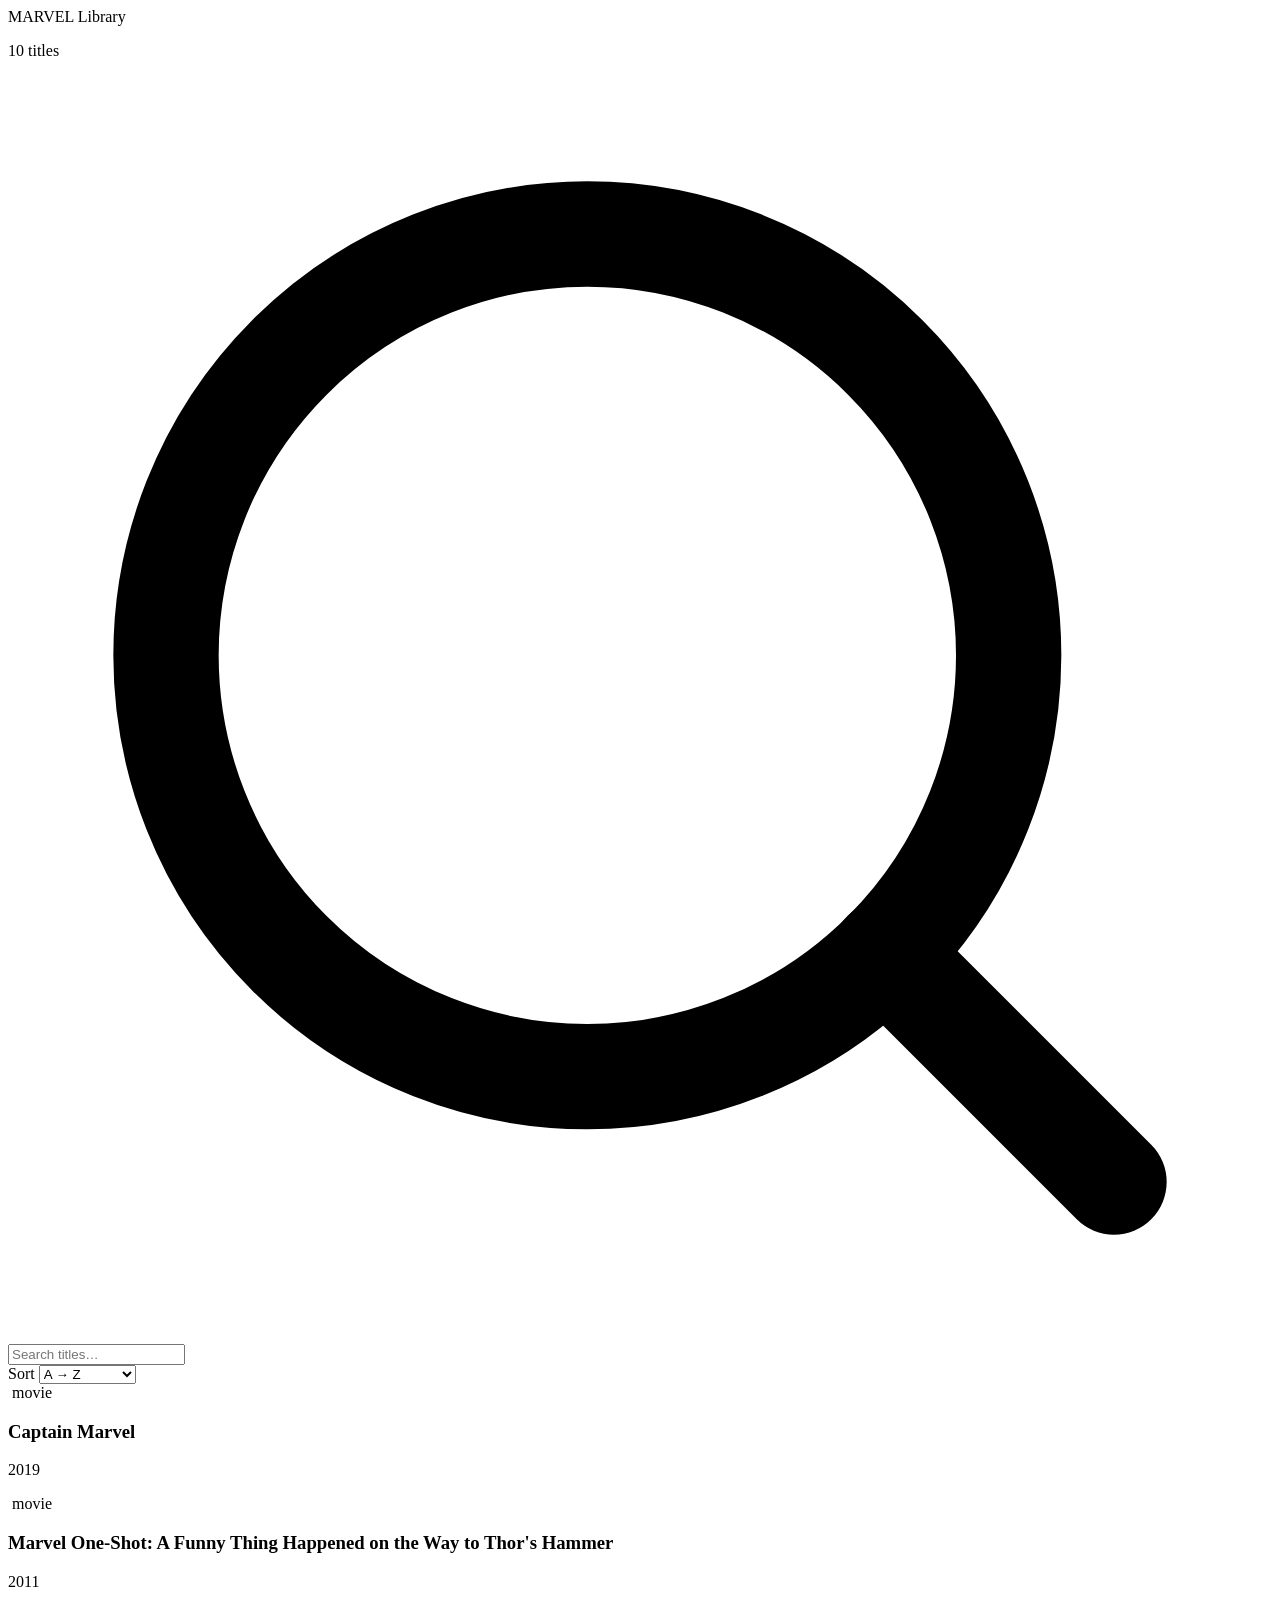
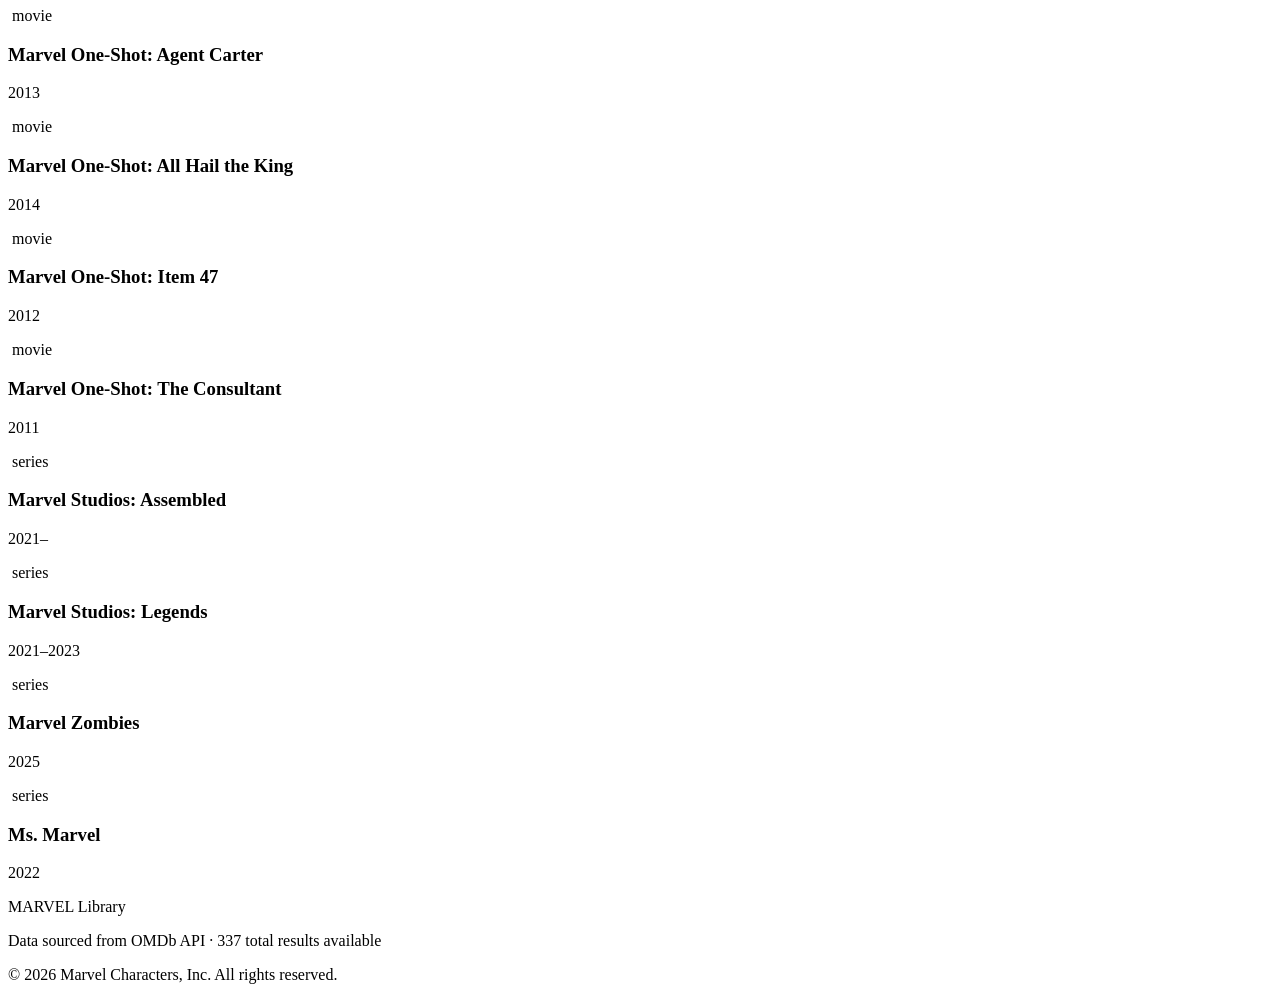
==== index.html @ 27e0c537 "Final Project" ====
<!DOCTYPE html>
<html lang="en">
<head>
    <meta charset="UTF-8">
    <meta name="viewport" content="width=device-width, initial-scale=1.0">
    <title>Marvel Library</title>
    <link rel="preconnect" href="https://fonts.googleapis.com">
    <link rel="preconnect" href="https://fonts.gstatic.com" crossorigin>
    <link href="https://fonts.googleapis.com/css2?family=Inter:wght@400;500;600;700;800;900&display=swap" rel="stylesheet">
    <link rel="stylesheet" href="marvel.css">
</head>
<body>

    <!-- HEADER -->
    <header class="header">
        <div class="header-inner">
            <div class="brand">
                <span class="brand-marvel">MARVEL</span>
                <span class="brand-library">Library</span>
            </div>
            <p class="result-count"><span id="count">10</span> titles</p>
        </div>
    </header>

    <!-- CONTROLS -->
    <div class="controls-bar">
        <div class="controls-inner">
            <div class="search-wrap">
                <svg class="search-icon" xmlns="http://www.w3.org/2000/svg" viewBox="0 0 24 24" fill="none" stroke="currentColor" stroke-width="2" stroke-linecap="round" stroke-linejoin="round">
                    <circle cx="11" cy="11" r="8"/><line x1="21" y1="21" x2="16.65" y2="16.65"/>
                </svg>
                <input type="text" id="search" class="search-input" placeholder="Search titles…" autocomplete="off" />
                <button class="search-clear" id="clearBtn" aria-label="Clear search">&#x2715;</button>
            </div>
            <div class="sort-wrap">
                <label class="sort-label" for="sortSelect">Sort</label>
                <select id="sortSelect" class="sort-select">
                    <option value="az">A → Z</option>
                    <option value="za">Z → A</option>
                    <option value="newest">Newest First</option>
                    <option value="oldest">Oldest First</option>
                </select>
            </div>
        </div>
    </div>

    <!-- GRID -->
    <main class="main">
        <div class="grid" id="grid"></div>
    </main>

    <!-- FOOTER -->
    <footer class="footer">
        <div class="footer-inner">
            <p class="footer-brand"><span class="brand-marvel">MARVEL</span> Library</p>
            <p class="footer-note">Data sourced from OMDb API &middot; <span id="total">337</span> total results available</p>
            <p class="footer-copy">&copy; 2026 Marvel Characters, Inc. All rights reserved.</p>
        </div>
    </footer>

    <script>
        const RAW_DATA = {
            "Search": [
                { "Title": "Captain Marvel", "Year": "2019", "imdbID": "tt4154664", "Type": "movie", "Poster": "https://m.media-amazon.com/images/M/MV5BZDI1NGU2ODAtNzBiNy00MWY5LWIyMGEtZjUxZjUwZmZiNjBlXkEyXkFqcGc@._V1_SX300.jpg" },
                { "Title": "Ms. Marvel", "Year": "2022", "imdbID": "tt10857164", "Type": "series", "Poster": "https://m.media-amazon.com/images/M/MV5BNzlkNjBmOWUtOTgzZS00OWIzLThkNWEtZTg5MGY2ODAyYzZjXkEyXkFqcGc@._V1_SX300.jpg" },
                { "Title": "Marvel Zombies", "Year": "2025", "imdbID": "tt16027014", "Type": "series", "Poster": "https://m.media-amazon.com/images/M/MV5BNGNkYjI3ZWUtN2MzMS00NDg5LWE5MmYtZGE4Zjc0OGVhODM4XkEyXkFqcGc@._V1_SX300.jpg" },
                { "Title": "Marvel One-Shot: Agent Carter", "Year": "2013", "imdbID": "tt3067038", "Type": "movie", "Poster": "https://m.media-amazon.com/images/M/MV5BZDIwZTM4M2QtMWFhYy00N2VmLWFlMjItMzI3NjBjYTc0OTMxXkEyXkFqcGdeQXVyNTE1NjY5Mg@@._V1_SX300.jpg" },
                { "Title": "Marvel One-Shot: All Hail the King", "Year": "2014", "imdbID": "tt3438640", "Type": "movie", "Poster": "https://m.media-amazon.com/images/M/MV5BZGFkMTZkMDQtNzM4Yy00YWEwLTkzOWEtZTMyNDRlNmJhYWJhXkEyXkFqcGdeQXVyNTE1NjY5Mg@@._V1_SX300.jpg" },
                { "Title": "Marvel One-Shot: Item 47", "Year": "2012", "imdbID": "tt2247732", "Type": "movie", "Poster": "https://m.media-amazon.com/images/M/MV5BMjNlMzAxNmQtOGEwZi00NTEyLWI0NWYtMTlhNmE2YTA3ZDVhXkEyXkFqcGdeQXVyNTE1NjY5Mg@@._V1_SX300.jpg" },
                { "Title": "Marvel One-Shot: A Funny Thing Happened on the Way to Thor's Hammer", "Year": "2011", "imdbID": "tt2011109", "Type": "movie", "Poster": "https://m.media-amazon.com/images/M/MV5BYmVlYTg3N2QtMWM2OS00YWQyLWI2M2MtMDc0ZjBkZjk1MTY3XkEyXkFqcGdeQXVyNTE1NjY5Mg@@._V1_SX300.jpg" },
                { "Title": "Marvel One-Shot: The Consultant", "Year": "2011", "imdbID": "tt2011118", "Type": "movie", "Poster": "https://m.media-amazon.com/images/M/MV5BNGE4YjU5MDAtYzYzMC00M2RlLTk0NDgtNDU1MjgyMGI0MjI3XkEyXkFqcGdeQXVyNTE1NjY5Mg@@._V1_SX300.jpg" },
                { "Title": "Marvel Studios: Legends", "Year": "2021–2023", "imdbID": "tt13650480", "Type": "series", "Poster": "https://m.media-amazon.com/images/M/MV5BMzgzYjM4NTUtOTlhMS00MTJmLTkxZjgtYWY4NjI1ZWRiNGU4XkEyXkFqcGc@._V1_SX300.jpg" },
                { "Title": "Marvel Studios: Assembled", "Year": "2021–", "imdbID": "tt14094206", "Type": "series", "Poster": "https://m.media-amazon.com/images/M/MV5BNzU0ODgxNDUtMjhlYy00M2E3LTk3OGQtNjRhMzU5MTY4NWE2XkEyXkFqcGc@._V1_SX300.jpg" }
            ],
            "totalResults": "337",
            "Response": "True"
        };

        // Parse the first year from strings like "2021–2023" or "2021–"
        function parseYear(yearStr) {
            return parseInt(yearStr.split(/[–\-]/)[0].trim(), 10);
        }

        let currentSort = 'az';
        let items = [...RAW_DATA.Search];

        const sortFns = {
            az:     (a, b) => a.Title.localeCompare(b.Title),
            za:     (a, b) => b.Title.localeCompare(a.Title),
            newest: (a, b) => parseYear(b.Year) - parseYear(a.Year),
            oldest: (a, b) => parseYear(a.Year) - parseYear(b.Year),
        };

        const searchInput = document.getElementById('search');
        const clearBtn   = document.getElementById('clearBtn');
        const sortSelect = document.getElementById('sortSelect');

        function getFiltered() {
            const query = searchInput.value.trim().toLowerCase();
            return query
                ? items.filter(item => item.Title.toLowerCase().includes(query))
                : [...items];
        }

        function renderGrid(data) {
            const grid = document.getElementById('grid');
            grid.innerHTML = '';

            if (data.length === 0) {
                grid.innerHTML = '<p class="no-results">No titles match your search.</p>';
                document.getElementById('count').textContent = 0;
                return;
            }

            data.forEach(item => {
                const card = document.createElement('article');
                card.className = 'card';
                card.innerHTML = `
                    <div class="card-poster">
                        <img src="${item.Poster}" alt="${item.Title}" loading="lazy" onerror="this.src='https://placehold.co/300x445/1a1a1a/666?text=No+Poster'">
                        <span class="card-type ${item.Type}">${item.Type}</span>
                    </div>
                    <div class="card-info">
                        <h3 class="card-title">${item.Title}</h3>
                        <p class="card-year">${item.Year}</p>
                    </div>
                `;
                grid.appendChild(card);
            });

            document.getElementById('count').textContent = data.length;
        }

        function update() {
            const filtered = getFiltered();
            const sorted   = filtered.sort(sortFns[sortSelect.value]);
            renderGrid(sorted);
            clearBtn.style.display = searchInput.value ? 'flex' : 'none';
        }

        searchInput.addEventListener('input', update);

        clearBtn.addEventListener('click', () => {
            searchInput.value = '';
            update();
            searchInput.focus();
        });

        sortSelect.addEventListener('change', update);

        // Initial render
        update();
    </script>

</body>
</html>
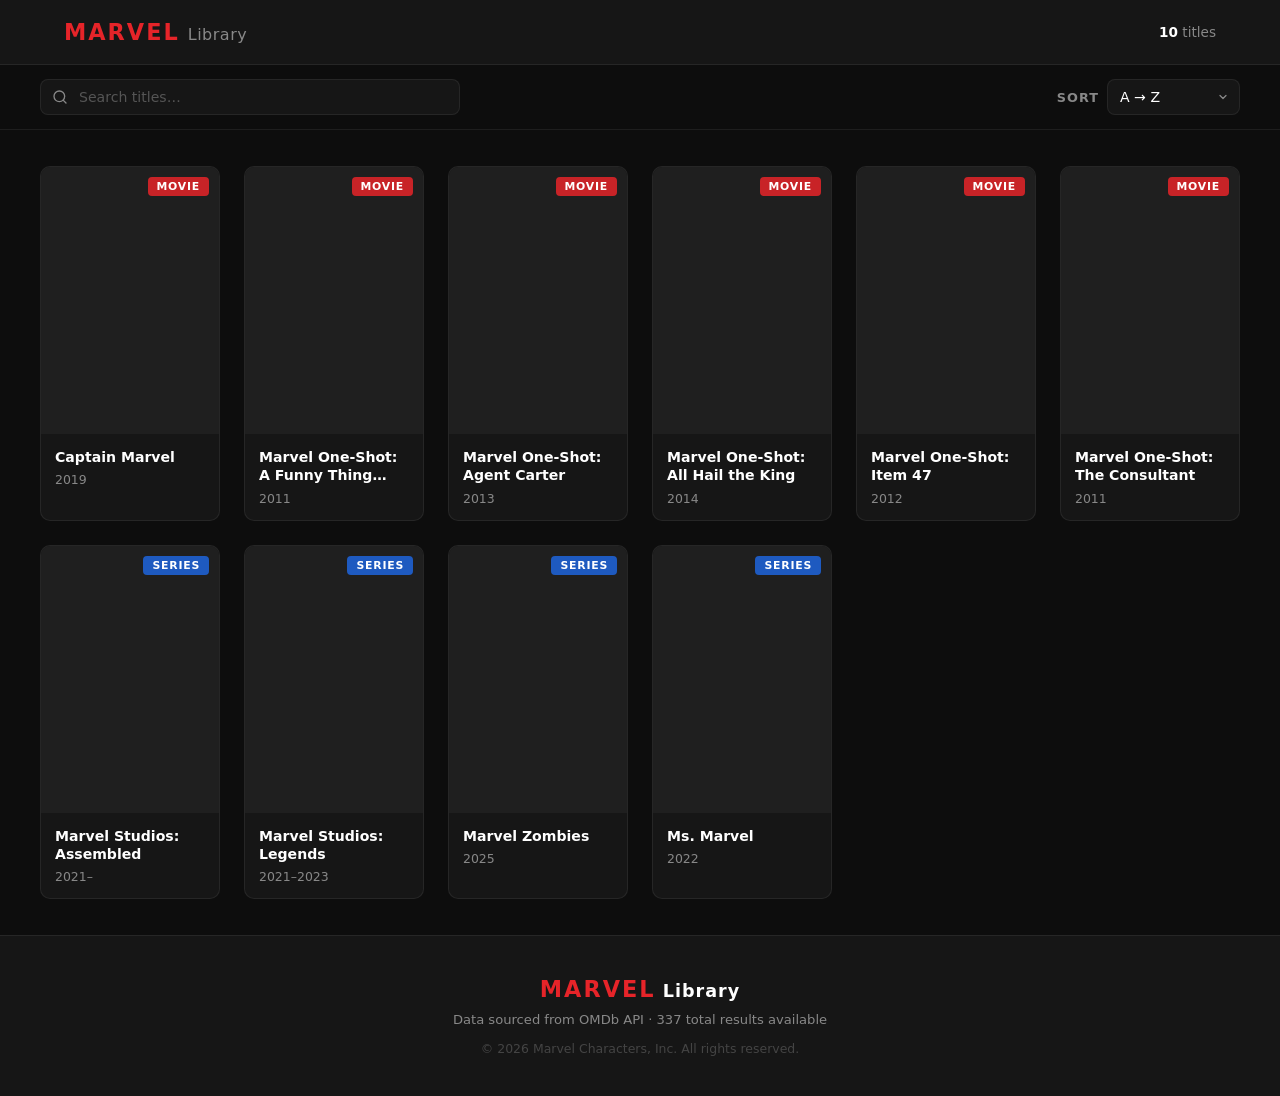
==== commit f6b0026d: "Fix stylesheet link — point index.html to style.css instead of missing marvel.css Co-Authored-By: Cl" ====
--- a/index.html
+++ b/index.html
@@ -7,7 +7,7 @@
     <link rel="preconnect" href="https://fonts.googleapis.com">
     <link rel="preconnect" href="https://fonts.gstatic.com" crossorigin>
     <link href="https://fonts.googleapis.com/css2?family=Inter:wght@400;500;600;700;800;900&display=swap" rel="stylesheet">
-    <link rel="stylesheet" href="marvel.css">
+    <link rel="stylesheet" href="style.css">
 </head>
 <body>
 
--- a/style.css
+++ b/style.css
@@ -0,0 +1,370 @@
+*, *::before, *::after {
+    margin: 0;
+    padding: 0;
+    box-sizing: border-box;
+}
+
+:root {
+    --bg:         #0d0d0d;
+    --surface:    #161616;
+    --surface-2:  #1f1f1f;
+    --border:     rgba(255,255,255,0.07);
+    --text:       #ffffff;
+    --muted:      #888888;
+    --red:        #E62429;
+    --red-glow:   rgba(230, 36, 41, 0.25);
+}
+
+body {
+    font-family: 'Inter', system-ui, sans-serif;
+    background: var(--bg);
+    color: var(--text);
+    -webkit-font-smoothing: antialiased;
+    min-height: 100vh;
+    display: flex;
+    flex-direction: column;
+}
+
+/* =====================
+   HEADER
+   ===================== */
+.header {
+    background: var(--surface);
+    border-bottom: 1px solid var(--border);
+    position: sticky;
+    top: 0;
+    z-index: 50;
+}
+
+.header-inner {
+    max-width: 1200px;
+    margin: 0 auto;
+    padding: 0 24px;
+    height: 64px;
+    display: flex;
+    align-items: center;
+    justify-content: space-between;
+}
+
+.brand {
+    display: flex;
+    align-items: baseline;
+    gap: 8px;
+}
+
+.brand-marvel {
+    font-size: 1.4rem;
+    font-weight: 900;
+    color: var(--red);
+    letter-spacing: 2px;
+}
+
+.brand-library {
+    font-size: 1rem;
+    font-weight: 500;
+    color: var(--muted);
+    letter-spacing: 0.5px;
+}
+
+.result-count {
+    font-size: 0.85rem;
+    color: var(--muted);
+}
+
+.result-count span {
+    color: var(--text);
+    font-weight: 600;
+}
+
+/* =====================
+   CONTROLS
+   ===================== */
+.controls-bar {
+    background: var(--bg);
+    border-bottom: 1px solid var(--border);
+    padding: 0 24px;
+}
+
+.controls-inner {
+    max-width: 1200px;
+    margin: 0 auto;
+    height: 64px;
+    display: flex;
+    align-items: center;
+    gap: 12px;
+}
+
+/* SEARCH */
+.search-wrap {
+    position: relative;
+    display: flex;
+    align-items: center;
+    flex: 1;
+    max-width: 420px;
+}
+
+.search-icon {
+    position: absolute;
+    left: 12px;
+    width: 16px;
+    height: 16px;
+    color: var(--muted);
+    pointer-events: none;
+    flex-shrink: 0;
+}
+
+.search-input {
+    width: 100%;
+    padding: 9px 36px 9px 38px;
+    background: var(--surface);
+    border: 1px solid var(--border);
+    border-radius: 8px;
+    color: var(--text);
+    font-size: 0.88rem;
+    font-family: inherit;
+    outline: none;
+    transition: border-color 0.15s;
+}
+
+.search-input::placeholder {
+    color: #555;
+}
+
+.search-input:focus {
+    border-color: rgba(230, 36, 41, 0.5);
+}
+
+.search-clear {
+    position: absolute;
+    right: 10px;
+    display: none;
+    align-items: center;
+    justify-content: center;
+    width: 18px;
+    height: 18px;
+    background: none;
+    border: none;
+    color: var(--muted);
+    font-size: 0.75rem;
+    cursor: pointer;
+    padding: 0;
+    line-height: 1;
+    transition: color 0.15s;
+}
+
+.search-clear:hover {
+    color: var(--text);
+}
+
+/* SORT DROPDOWN */
+.sort-wrap {
+    display: flex;
+    align-items: center;
+    gap: 8px;
+    margin-left: auto;
+}
+
+.sort-label {
+    font-size: 0.8rem;
+    color: var(--muted);
+    font-weight: 600;
+    text-transform: uppercase;
+    letter-spacing: 0.08em;
+    white-space: nowrap;
+}
+
+.sort-select {
+    padding: 9px 32px 9px 12px;
+    background: var(--surface);
+    border: 1px solid var(--border);
+    border-radius: 8px;
+    color: var(--text);
+    font-size: 0.88rem;
+    font-family: inherit;
+    cursor: pointer;
+    outline: none;
+    appearance: none;
+    -webkit-appearance: none;
+    background-image: url("data:image/svg+xml,%3Csvg xmlns='http://www.w3.org/2000/svg' width='12' height='12' viewBox='0 0 24 24' fill='none' stroke='%23888' stroke-width='2.5' stroke-linecap='round' stroke-linejoin='round'%3E%3Cpolyline points='6 9 12 15 18 9'/%3E%3C/svg%3E");
+    background-repeat: no-repeat;
+    background-position: right 10px center;
+    transition: border-color 0.15s;
+}
+
+.sort-select:focus,
+.sort-select:hover {
+    border-color: rgba(230, 36, 41, 0.5);
+}
+
+/* NO RESULTS */
+.no-results {
+    grid-column: 1 / -1;
+    text-align: center;
+    color: var(--muted);
+    font-size: 0.95rem;
+    padding: 60px 0;
+}
+
+/* =====================
+   MAIN / GRID
+   ===================== */
+.main {
+    flex: 1;
+    padding: 36px 24px;
+}
+
+.grid {
+    max-width: 1200px;
+    margin: 0 auto;
+    display: grid;
+    grid-template-columns: repeat(auto-fill, minmax(180px, 1fr));
+    gap: 24px;
+}
+
+/* =====================
+   CARD
+   ===================== */
+.card {
+    background: var(--surface);
+    border-radius: 10px;
+    overflow: hidden;
+    border: 1px solid var(--border);
+    transition: transform 0.2s, box-shadow 0.2s;
+    cursor: default;
+}
+
+.card:hover {
+    transform: translateY(-4px);
+    box-shadow: 0 12px 36px rgba(0,0,0,0.5);
+    border-color: rgba(230, 36, 41, 0.3);
+}
+
+.card-poster {
+    position: relative;
+    aspect-ratio: 2/3;
+    overflow: hidden;
+    background: var(--surface-2);
+}
+
+.card-poster img {
+    width: 100%;
+    height: 100%;
+    object-fit: cover;
+    display: block;
+    transition: transform 0.3s;
+}
+
+.card:hover .card-poster img {
+    transform: scale(1.04);
+}
+
+.card-type {
+    position: absolute;
+    top: 10px;
+    right: 10px;
+    padding: 3px 9px;
+    border-radius: 4px;
+    font-size: 0.68rem;
+    font-weight: 700;
+    text-transform: uppercase;
+    letter-spacing: 0.07em;
+}
+
+.card-type.movie {
+    background: rgba(230, 36, 41, 0.85);
+    color: #fff;
+}
+
+.card-type.series {
+    background: rgba(30, 100, 220, 0.85);
+    color: #fff;
+}
+
+.card-info {
+    padding: 14px;
+}
+
+.card-title {
+    font-size: 0.88rem;
+    font-weight: 600;
+    line-height: 1.3;
+    color: var(--text);
+    display: -webkit-box;
+    -webkit-line-clamp: 2;
+    -webkit-box-orient: vertical;
+    overflow: hidden;
+}
+
+.card-year {
+    margin-top: 6px;
+    font-size: 0.78rem;
+    color: var(--muted);
+    font-weight: 500;
+}
+
+/* =====================
+   FOOTER
+   ===================== */
+.footer {
+    background: var(--surface);
+    border-top: 1px solid var(--border);
+    padding: 40px 24px;
+    margin-top: auto;
+}
+
+.footer-inner {
+    max-width: 1200px;
+    margin: 0 auto;
+    display: flex;
+    flex-direction: column;
+    align-items: center;
+    gap: 10px;
+    text-align: center;
+}
+
+.footer-brand {
+    font-size: 1.1rem;
+    font-weight: 800;
+    letter-spacing: 1px;
+}
+
+.footer-note {
+    font-size: 0.82rem;
+    color: var(--muted);
+}
+
+.footer-copy {
+    font-size: 0.78rem;
+    color: #444;
+    margin-top: 4px;
+}
+
+/* =====================
+   RESPONSIVE
+   ===================== */
+@media (max-width: 600px) {
+    .grid {
+        grid-template-columns: repeat(auto-fill, minmax(140px, 1fr));
+        gap: 16px;
+    }
+
+    .controls-inner {
+        flex-wrap: wrap;
+        height: auto;
+        padding: 12px 0;
+        gap: 10px;
+    }
+
+    .search-wrap {
+        max-width: 100%;
+        flex: 1 1 100%;
+    }
+
+    .sort-wrap {
+        margin-left: 0;
+    }
+
+    .header-inner {
+        height: 56px;
+    }
+}
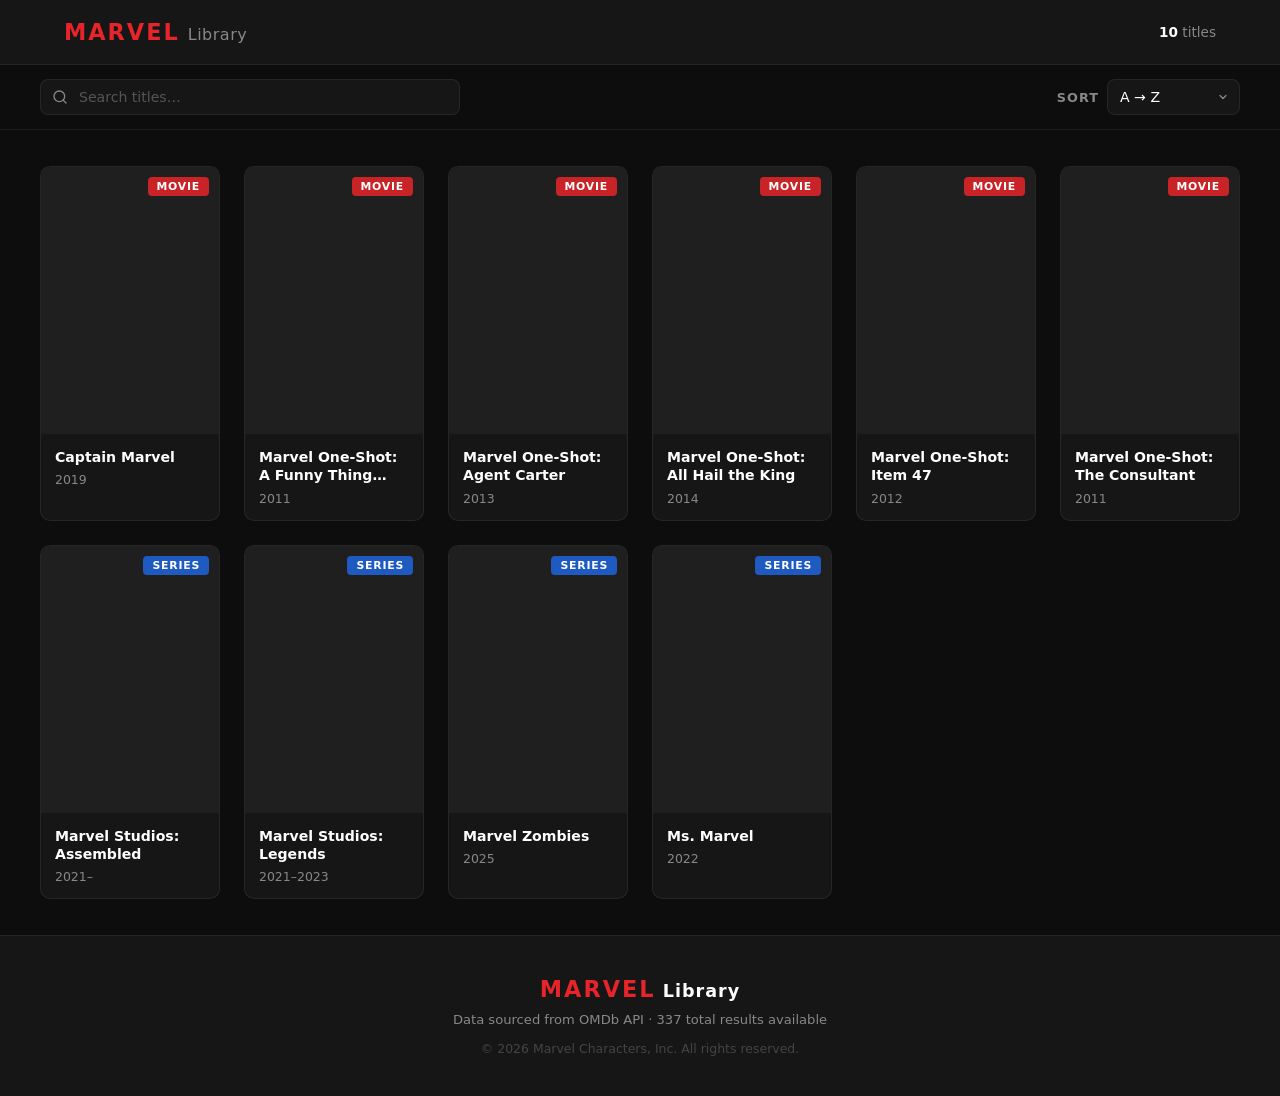
==== commit 20b74a2a: "Add source comment to index.html" ====
--- a/index.html
+++ b/index.html
@@ -1,3 +1,4 @@
+<!-- SOURCE: docs folder -->
 <!DOCTYPE html>
 <html lang="en">
 <head>
@@ -59,30 +60,25 @@
     </footer>
 
     <script>
-        const RAW_DATA = {
-            "Search": [
-                { "Title": "Captain Marvel", "Year": "2019", "imdbID": "tt4154664", "Type": "movie", "Poster": "https://m.media-amazon.com/images/M/MV5BZDI1NGU2ODAtNzBiNy00MWY5LWIyMGEtZjUxZjUwZmZiNjBlXkEyXkFqcGc@._V1_SX300.jpg" },
-                { "Title": "Ms. Marvel", "Year": "2022", "imdbID": "tt10857164", "Type": "series", "Poster": "https://m.media-amazon.com/images/M/MV5BNzlkNjBmOWUtOTgzZS00OWIzLThkNWEtZTg5MGY2ODAyYzZjXkEyXkFqcGc@._V1_SX300.jpg" },
-                { "Title": "Marvel Zombies", "Year": "2025", "imdbID": "tt16027014", "Type": "series", "Poster": "https://m.media-amazon.com/images/M/MV5BNGNkYjI3ZWUtN2MzMS00NDg5LWE5MmYtZGE4Zjc0OGVhODM4XkEyXkFqcGc@._V1_SX300.jpg" },
-                { "Title": "Marvel One-Shot: Agent Carter", "Year": "2013", "imdbID": "tt3067038", "Type": "movie", "Poster": "https://m.media-amazon.com/images/M/MV5BZDIwZTM4M2QtMWFhYy00N2VmLWFlMjItMzI3NjBjYTc0OTMxXkEyXkFqcGdeQXVyNTE1NjY5Mg@@._V1_SX300.jpg" },
-                { "Title": "Marvel One-Shot: All Hail the King", "Year": "2014", "imdbID": "tt3438640", "Type": "movie", "Poster": "https://m.media-amazon.com/images/M/MV5BZGFkMTZkMDQtNzM4Yy00YWEwLTkzOWEtZTMyNDRlNmJhYWJhXkEyXkFqcGdeQXVyNTE1NjY5Mg@@._V1_SX300.jpg" },
-                { "Title": "Marvel One-Shot: Item 47", "Year": "2012", "imdbID": "tt2247732", "Type": "movie", "Poster": "https://m.media-amazon.com/images/M/MV5BMjNlMzAxNmQtOGEwZi00NTEyLWI0NWYtMTlhNmE2YTA3ZDVhXkEyXkFqcGdeQXVyNTE1NjY5Mg@@._V1_SX300.jpg" },
-                { "Title": "Marvel One-Shot: A Funny Thing Happened on the Way to Thor's Hammer", "Year": "2011", "imdbID": "tt2011109", "Type": "movie", "Poster": "https://m.media-amazon.com/images/M/MV5BYmVlYTg3N2QtMWM2OS00YWQyLWI2M2MtMDc0ZjBkZjk1MTY3XkEyXkFqcGdeQXVyNTE1NjY5Mg@@._V1_SX300.jpg" },
-                { "Title": "Marvel One-Shot: The Consultant", "Year": "2011", "imdbID": "tt2011118", "Type": "movie", "Poster": "https://m.media-amazon.com/images/M/MV5BNGE4YjU5MDAtYzYzMC00M2RlLTk0NDgtNDU1MjgyMGI0MjI3XkEyXkFqcGdeQXVyNTE1NjY5Mg@@._V1_SX300.jpg" },
-                { "Title": "Marvel Studios: Legends", "Year": "2021–2023", "imdbID": "tt13650480", "Type": "series", "Poster": "https://m.media-amazon.com/images/M/MV5BMzgzYjM4NTUtOTlhMS00MTJmLTkxZjgtYWY4NjI1ZWRiNGU4XkEyXkFqcGc@._V1_SX300.jpg" },
-                { "Title": "Marvel Studios: Assembled", "Year": "2021–", "imdbID": "tt14094206", "Type": "series", "Poster": "https://m.media-amazon.com/images/M/MV5BNzU0ODgxNDUtMjhlYy00M2E3LTk3OGQtNjRhMzU5MTY4NWE2XkEyXkFqcGc@._V1_SX300.jpg" }
-            ],
-            "totalResults": "337",
-            "Response": "True"
-        };
+        const API_KEY = '533e255c';
+        const DEFAULT_QUERY = 'marvel';
 
-        // Parse the first year from strings like "2021–2023" or "2021–"
+        const DEFAULT_DATA = [
+            { "Title": "Captain Marvel", "Year": "2019", "imdbID": "tt4154664", "Type": "movie", "Poster": "https://m.media-amazon.com/images/M/MV5BZDI1NGU2ODAtNzBiNy00MWY5LWIyMGEtZjUxZjUwZmZiNjBlXkEyXkFqcGc@._V1_SX300.jpg" },
+            { "Title": "Ms. Marvel", "Year": "2022", "imdbID": "tt10857164", "Type": "series", "Poster": "https://m.media-amazon.com/images/M/MV5BNzlkNjBmOWUtOTgzZS00OWIzLThkNWEtZTg5MGY2ODAyYzZjXkEyXkFqcGc@._V1_SX300.jpg" },
+            { "Title": "Marvel Zombies", "Year": "2025", "imdbID": "tt16027014", "Type": "series", "Poster": "https://m.media-amazon.com/images/M/MV5BNGNkYjI3ZWUtN2MzMS00NDg5LWE5MmYtZGE4Zjc0OGVhODM4XkEyXkFqcGc@._V1_SX300.jpg" },
+            { "Title": "Marvel One-Shot: Agent Carter", "Year": "2013", "imdbID": "tt3067038", "Type": "movie", "Poster": "https://m.media-amazon.com/images/M/MV5BZDIwZTM4M2QtMWFhYy00N2VmLWFlMjItMzI3NjBjYTc0OTMxXkEyXkFqcGdeQXVyNTE1NjY5Mg@@._V1_SX300.jpg" },
+            { "Title": "Marvel One-Shot: All Hail the King", "Year": "2014", "imdbID": "tt3438640", "Type": "movie", "Poster": "https://m.media-amazon.com/images/M/MV5BZGFkMTZkMDQtNzM4Yy00YWEwLTkzOWEtZTMyNDRlNmJhYWJhXkEyXkFqcGdeQXVyNTE1NjY5Mg@@._V1_SX300.jpg" },
+            { "Title": "Marvel One-Shot: Item 47", "Year": "2012", "imdbID": "tt2247732", "Type": "movie", "Poster": "https://m.media-amazon.com/images/M/MV5BMjNlMzAxNmQtOGEwZi00NTEyLWI0NWYtMTlhNmE2YTA3ZDVhXkEyXkFqcGdeQXVyNTE1NjY5Mg@@._V1_SX300.jpg" },
+            { "Title": "Marvel One-Shot: A Funny Thing Happened on the Way to Thor's Hammer", "Year": "2011", "imdbID": "tt2011109", "Type": "movie", "Poster": "https://m.media-amazon.com/images/M/MV5BYmVlYTg3N2QtMWM2OS00YWQyLWI2M2MtMDc0ZjBkZjk1MTY3XkEyXkFqcGdeQXVyNTE1NjY5Mg@@._V1_SX300.jpg" },
+            { "Title": "Marvel One-Shot: The Consultant", "Year": "2011", "imdbID": "tt2011118", "Type": "movie", "Poster": "https://m.media-amazon.com/images/M/MV5BNGE4YjU5MDAtYzYzMC00M2RlLTk0NDgtNDU1MjgyMGI0MjI3XkEyXkFqcGdeQXVyNTE1NjY5Mg@@._V1_SX300.jpg" },
+            { "Title": "Marvel Studios: Legends", "Year": "2021–2023", "imdbID": "tt13650480", "Type": "series", "Poster": "https://m.media-amazon.com/images/M/MV5BMzgzYjM4NTUtOTlhMS00MTJmLTkxZjgtYWY4NjI1ZWRiNGU4XkEyXkFqcGc@._V1_SX300.jpg" },
+            { "Title": "Marvel Studios: Assembled", "Year": "2021–", "imdbID": "tt14094206", "Type": "series", "Poster": "https://m.media-amazon.com/images/M/MV5BNzU0ODgxNDUtMjhlYy00M2E3LTk3OGQtNjRhMzU5MTY4NWE2XkEyXkFqcGc@._V1_SX300.jpg" }
+        ];
+
         function parseYear(yearStr) {
             return parseInt(yearStr.split(/[–\-]/)[0].trim(), 10);
         }
-
-        let currentSort = 'az';
-        let items = [...RAW_DATA.Search];
 
         const sortFns = {
             az:     (a, b) => a.Title.localeCompare(b.Title),
@@ -92,32 +88,30 @@
         };
 
         const searchInput = document.getElementById('search');
-        const clearBtn   = document.getElementById('clearBtn');
-        const sortSelect = document.getElementById('sortSelect');
+        const clearBtn    = document.getElementById('clearBtn');
+        const sortSelect  = document.getElementById('sortSelect');
+        const grid        = document.getElementById('grid');
+        const countEl     = document.getElementById('count');
+        const totalEl     = document.getElementById('total');
 
-        function getFiltered() {
-            const query = searchInput.value.trim().toLowerCase();
-            return query
-                ? items.filter(item => item.Title.toLowerCase().includes(query))
-                : [...items];
-        }
+        let currentItems = [...DEFAULT_DATA];
+        let debounceTimer = null;
 
         function renderGrid(data) {
-            const grid = document.getElementById('grid');
-            grid.innerHTML = '';
-
             if (data.length === 0) {
-                grid.innerHTML = '<p class="no-results">No titles match your search.</p>';
-                document.getElementById('count').textContent = 0;
+                grid.innerHTML = '<p class="no-results">No results found.</p>';
+                countEl.textContent = 0;
                 return;
             }
 
-            data.forEach(item => {
+            const sorted = [...data].sort(sortFns[sortSelect.value]);
+            grid.innerHTML = '';
+            sorted.forEach(item => {
                 const card = document.createElement('article');
                 card.className = 'card';
                 card.innerHTML = `
                     <div class="card-poster">
-                        <img src="${item.Poster}" alt="${item.Title}" loading="lazy" onerror="this.src='https://placehold.co/300x445/1a1a1a/666?text=No+Poster'">
+                        <img src="${item.Poster}" alt="${item.Title}" loading="lazy" referrerpolicy="no-referrer" onerror="this.src='https://placehold.co/300x445/1a1a1a/666?text=No+Poster'">
                         <span class="card-type ${item.Type}">${item.Type}</span>
                     </div>
                     <div class="card-info">
@@ -127,29 +121,58 @@
                 `;
                 grid.appendChild(card);
             });
-
-            document.getElementById('count').textContent = data.length;
+            countEl.textContent = data.length;
         }
 
-        function update() {
-            const filtered = getFiltered();
-            const sorted   = filtered.sort(sortFns[sortSelect.value]);
-            renderGrid(sorted);
-            clearBtn.style.display = searchInput.value ? 'flex' : 'none';
+        function showLoading() {
+            grid.innerHTML = '<p class="no-results">Searching…</p>';
         }
 
-        searchInput.addEventListener('input', update);
+        async function fetchResults(query) {
+            const url = `https://www.omdbapi.com/?s=${encodeURIComponent(query)}&apikey=${API_KEY}`;
+            const res  = await fetch(url);
+            const data = await res.json();
+            return data.Response === 'True' ? data.Search : [];
+        }
+
+        function onSearchInput() {
+            const query = searchInput.value.trim();
+            clearBtn.style.display = query ? 'flex' : 'none';
+
+            clearTimeout(debounceTimer);
+
+            if (!query) {
+                currentItems = [...DEFAULT_DATA];
+                totalEl.textContent = '337';
+                renderGrid(currentItems);
+                return;
+            }
+
+            debounceTimer = setTimeout(async () => {
+                showLoading();
+                try {
+                    const results = await fetchResults(query);
+                    currentItems = results;
+                    totalEl.textContent = results.length;
+                    renderGrid(currentItems);
+                } catch (err) {
+                    grid.innerHTML = '<p class="no-results">Error fetching results. Try again.</p>';
+                }
+            }, 400);
+        }
+
+        searchInput.addEventListener('input', onSearchInput);
 
         clearBtn.addEventListener('click', () => {
             searchInput.value = '';
-            update();
+            onSearchInput();
             searchInput.focus();
         });
 
-        sortSelect.addEventListener('change', update);
+        sortSelect.addEventListener('change', () => renderGrid(currentItems));
 
-        // Initial render
-        update();
+        // Initial render with default data
+        renderGrid(currentItems);
     </script>
 
 </body>
